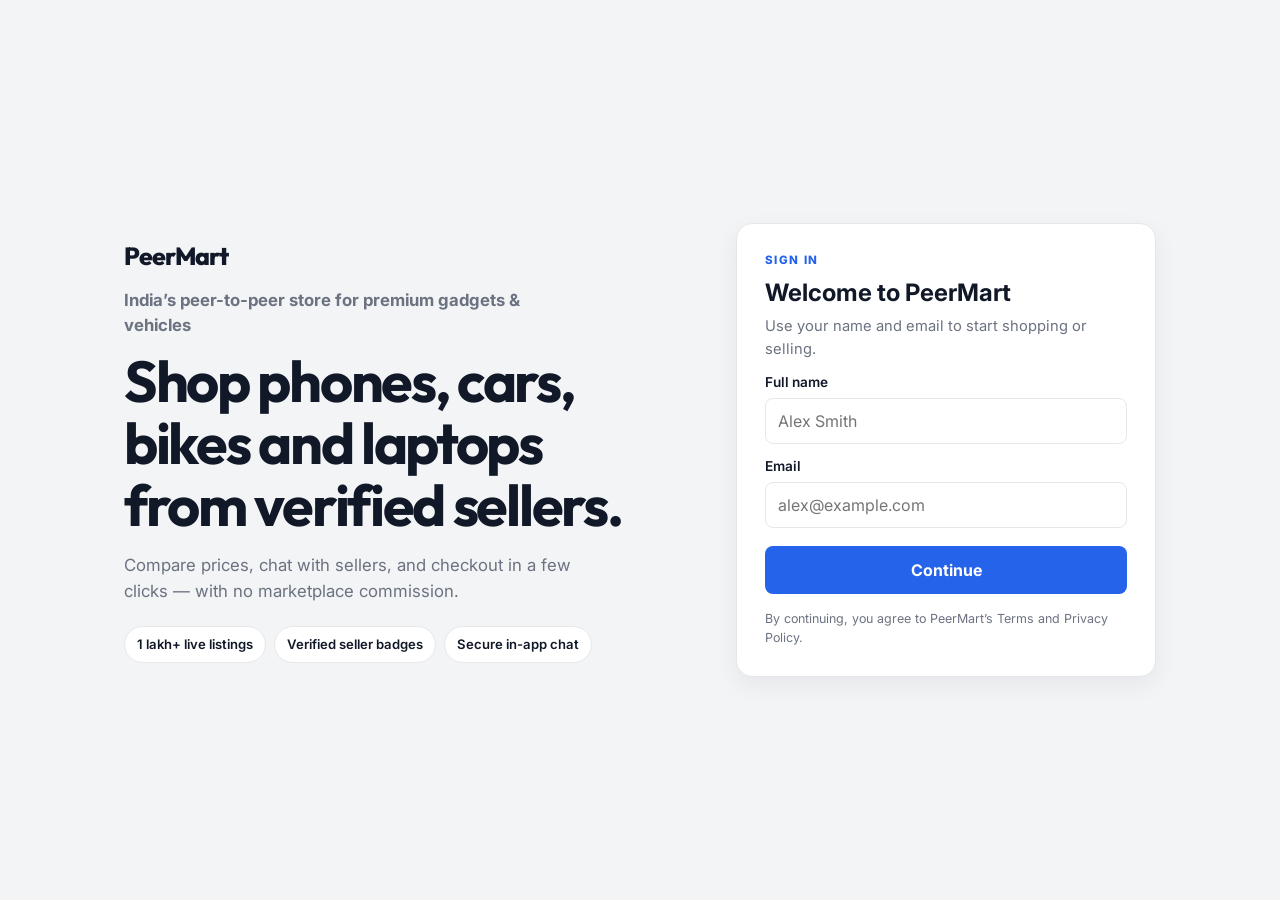
==== index.html @ 800d2dce "Initial commit with project setup and basic structure established." ====
<!DOCTYPE html>
<html lang="en">
<head>
  <meta charset="UTF-8">
  <meta name="viewport" content="width=device-width, initial-scale=1.0">
  <title>PeerMart — Buy & Sell Online</title>
  <link rel="preconnect" href="https://fonts.googleapis.com">
  <link rel="preconnect" href="https://fonts.gstatic.com" crossorigin>
  <link href="https://fonts.googleapis.com/css2?family=Inter:wght@400;500;600;700;800&family=Outfit:wght@600;700;800&display=swap" rel="stylesheet">
  <link rel="stylesheet" href="base.css">
  <link rel="stylesheet" href="auth.css">
  <link rel="stylesheet" href="marketplace.css">
  <link rel="stylesheet" href="chat.css">
</head>
<body>

  <section id="login" class="login-screen">
    <div class="login-copy">
      <div class="logo">PeerMart</div>
      <p class="brand-kicker">India’s peer-to-peer store for premium gadgets & vehicles</p>
      <h1>Shop phones, cars, bikes and laptops from verified sellers.</h1>
      <p>Compare prices, chat with sellers, and checkout in a few clicks — with no marketplace commission.</p>
      <ul class="login-highlights">
        <li>1 lakh+ live listings</li>
        <li>Verified seller badges</li>
        <li>Secure in-app chat</li>
      </ul>
    </div>

    <div class="login-card">
      <p class="eyebrow">Sign in</p>
      <h2>Welcome to PeerMart</h2>
      <p class="login-sub">Use your name and email to start shopping or selling.</p>
      <form id="loginForm">
        <label for="userName">Full name</label>
        <input type="text" id="userName" required placeholder="Alex Smith" autocomplete="name">

        <label for="userEmail">Email</label>
        <input type="email" id="userEmail" required placeholder="alex@example.com" autocomplete="email">

        <button type="submit" class="btn">Continue</button>
      </form>
      <p class="login-note">By continuing, you agree to PeerMart’s Terms and Privacy Policy.</p>
    </div>
  </section>

  <section id="roleChoice" class="role-screen hide">
    <div class="role-card">
      <p class="eyebrow">How do you want to use PeerMart?</p>
      <h2>Choose your shopping mode</h2>
      <p class="role-label">You can log out anytime and switch later.</p>
      <div class="role-options">
        <button class="role-option" data-role="buyer">
          <span class="role-icon">🛍️</span>
          <strong>I’m shopping</strong>
          <small>Browse deals, message sellers, and place orders.</small>
        </button>
        <button class="role-option" data-role="seller">
          <span class="role-icon">📦</span>
          <strong>I’m selling</strong>
          <small>List products, manage inventory, and talk to buyers.</small>
        </button>
      </div>
    </div>
  </section>

  <div id="app" class="store hide">
    <div class="promo-bar">Free shipping over ₹499 &nbsp;·&nbsp; 7-day easy returns &nbsp;·&nbsp; Pay on delivery available</div>

    <header class="site-header">
      <div class="header-inner">
        <div class="brand-lockup">
          <div class="logo">PeerMart</div>
        </div>

        <div class="header-search">
          <select id="categoryFilter" aria-label="Category">
            <option value="">All</option>
            <option value="Mobile Phones">Mobiles</option>
            <option value="Cars">Cars</option>
            <option value="Bikes">Bikes</option>
            <option value="Laptops">Laptops</option>
          </select>
          <input type="search" id="searchInput" placeholder="Search for mobiles, cars, bikes, laptops and more" aria-label="Search products">
        </div>

        <div class="account">
          <div class="account-meta">
            <span class="account-hello">Hello</span>
            <span id="welcome">User · Role</span>
          </div>
          <button id="theme" class="btn alt header-icon-btn" type="button">Light mode</button>
          <button id="logout" class="btn alt" type="button">Sign out</button>
        </div>
      </div>
    </header>

    <nav class="store-nav">
      <div class="store-nav-inner">
        <div class="cat-links" id="categoryChips">
          <button type="button" class="chip active" data-cat="">All</button>
          <button type="button" class="chip" data-cat="Mobile Phones">Mobiles</button>
          <button type="button" class="chip" data-cat="Cars">Cars</button>
          <button type="button" class="chip" data-cat="Bikes">Bikes</button>
          <button type="button" class="chip" data-cat="Laptops">Laptops</button>
        </div>
        <div class="app-nav">
          <button class="tab active" data-view="marketplace">Store</button>
          <button class="tab" data-view="sell">Sell</button>
          <button class="tab" data-view="messages">Inbox <span class="badge" id="messageCount">0</span></button>
        </div>
      </div>
    </nav>

    <main>
      <p class="role-hint" id="roleHint"></p>

      <section id="marketplaceView" class="app-view">
        <div class="hero">
          <div class="hero-copy">
            <p class="eyebrow">Deals of the day</p>
            <h2>Upgrade your setup without the showroom markup.</h2>
            <p>Verified used and nearly-new phones, cars, bikes and laptops from people near you.</p>
          </div>
          <div class="hero-stats">
            <div><b>100+</b><span>brands</span></div>
            <div><b>₹0</b><span>listing fee</span></div>
            <div><b>24×7</b><span>seller chat</span></div>
          </div>
        </div>

        <div class="benefits">
          <div class="benefit"><strong>PeerMart Assured</strong><span>Checked listings from trusted sellers</span></div>
          <div class="benefit"><strong>Best price</strong><span>Compare similar products instantly</span></div>
          <div class="benefit"><strong>Easy returns</strong><span>7-day replacement on eligible items</span></div>
          <div class="benefit"><strong>Secure pay</strong><span>Protected checkout in this demo</span></div>
        </div>

        <div class="catalog-head">
          <div>
            <h2>Top picks for you</h2>
            <p class="stats">Showing <b id="productCount">0</b> results</p>
          </div>
        </div>

        <div class="grid" id="productGrid"></div>
      </section>

      <section id="sellView" class="app-view hide">
        <div class="seller-layout">
          <div class="panel">
            <p class="eyebrow">Seller hub</p>
            <h2>Create a listing</h2>
            <p class="panel-lead">Add photos, a fair price, and condition details so buyers can purchase with confidence.</p>
            <form id="sellForm">
              <label for="productTitle">Product title</label>
              <input type="text" id="productTitle" required placeholder="Apple iPhone 14 Pro, 128GB, Deep Purple">

              <div class="row">
                <div>
                  <label for="productCategory">Category</label>
                  <select id="productCategory" required>
                    <option value="Mobile Phones">Mobile Phones</option>
                    <option value="Cars">Cars</option>
                    <option value="Bikes">Bikes</option>
                    <option value="Laptops">Laptops</option>
                  </select>
                </div>
                <div>
                  <label for="productPrice">Price (₹)</label>
                  <input type="number" id="productPrice" required min="1" step="1" placeholder="52000">
                </div>
              </div>

              <label for="productImage">Image URL</label>
              <input type="url" id="productImage" placeholder="https://images.unsplash.com/...">

              <label for="productDescription">Description</label>
              <textarea id="productDescription" rows="4" required placeholder="Condition, accessories, purchase year, and why you’re selling."></textarea>

              <button type="submit" class="btn">Publish listing</button>
            </form>
          </div>

          <div class="panel">
            <h2>Your inventory</h2>
            <div id="myListingsContainer"></div>
          </div>
        </div>
      </section>

      <section id="messagesView" class="app-view hide">
        <div class="inbox-head">
          <h2>Messages</h2>
          <p class="meta">Chat with buyers and sellers about a listing.</p>
        </div>
        <div class="messages-layout">
          <div class="conversation-list" id="conversationList">
            <p class="empty-state">No conversations yet.</p>
          </div>
          <div class="chat-panel" id="chatPanel">
            <div class="empty-state" style="margin: auto;">Select a conversation to start chatting.</div>
          </div>
        </div>
      </section>
    </main>

    <footer class="site-footer">
      <div class="footer-grid">
        <div>
          <div class="logo">PeerMart</div>
          <p>A peer-to-peer store for premium mobiles, vehicles and laptops.</p>
        </div>
        <div>
          <h3>Shop</h3>
          <span>Mobiles</span>
          <span>Cars</span>
          <span>Bikes</span>
          <span>Laptops</span>
        </div>
        <div>
          <h3>Help</h3>
          <span>Order tracking</span>
          <span>Returns</span>
          <span>Safety guidelines</span>
        </div>
        <div>
          <h3>Company</h3>
          <span>About</span>
          <span>Privacy Policy</span>
          <span>Terms of Service</span>
        </div>
      </div>
      <p class="footer-copy">© 2026 PeerMart. Demo storefront — listings are for demonstration only.</p>
    </footer>
  </div>

  <div id="ov" class="overlay hide">
    <div class="modal" id="modal"></div>
  </div>

  <div id="toastContainer"></div>
  <script type="module" src="app.js"></script>
</body>
</html>
---- base.css ----
:root {
  --bg: #f3f4f6;
  --card: #ffffff;
  --ink: #111827;
  --mute: #6b7280;
  --line: #e5e7eb;
  --brand: #2563eb;
  --brand-ink: #ffffff;
  --pop: #f59e0b;
  --ok: #059669;
  --header: #0f172a;
  --header-ink: #f8fafc;
  --danger: #dc2626;
  --shadow-soft: 0 8px 24px rgba(15, 23, 42, 0.06);
  --shadow-card: 0 1px 2px rgba(15, 23, 42, 0.06), 0 8px 24px rgba(15, 23, 42, 0.04);
  --radius: 12px;
  --max: 1240px;
  box-sizing: border-box;
}

:root[data-theme="dark"] {
  --bg: #0b1220;
  --card: #111827;
  --ink: #f3f4f6;
  --mute: #9ca3af;
  --line: #1f2a3d;
  --brand: #3b82f6;
  --brand-ink: #ffffff;
  --pop: #f59e0b;
  --ok: #34d399;
  --header: #020617;
  --header-ink: #f8fafc;
  --shadow-soft: 0 8px 24px rgba(0, 0, 0, 0.28);
  --shadow-card: 0 8px 24px rgba(0, 0, 0, 0.25);
}

@media (prefers-color-scheme: dark) {
  :root:not([data-theme="light"]) {
    --bg: #0b1220;
    --card: #111827;
    --ink: #f3f4f6;
    --mute: #9ca3af;
    --line: #1f2a3d;
    --brand: #3b82f6;
    --brand-ink: #ffffff;
    --header: #020617;
    --header-ink: #f8fafc;
  }
}

* {
  box-sizing: border-box;
}

html {
  scroll-padding-top: 120px;
}

body {
  margin: 0;
  background: var(--bg);
  color: var(--ink);
  font-family: Inter, system-ui, -apple-system, "Segoe UI", sans-serif;
  line-height: 1.5;
}

button,
select,
input,
textarea {
  font: inherit;
  color: inherit;
}

.logo {
  font-family: Outfit, Inter, sans-serif;
  font-weight: 800;
  font-size: 1.55rem;
  letter-spacing: -0.04em;
  color: inherit;
}

.promo-bar {
  background: #1d4ed8;
  color: #fff;
  text-align: center;
  font-size: 0.8rem;
  font-weight: 600;
  letter-spacing: 0.02em;
  padding: 8px 16px;
}

.site-header {
  position: sticky;
  top: 0;
  z-index: 8;
  background: var(--header);
  color: var(--header-ink);
}

.header-inner {
  max-width: var(--max);
  margin: 0 auto;
  display: grid;
  grid-template-columns: auto 1fr auto;
  gap: 20px;
  align-items: center;
  padding: 14px 20px;
}

.brand-lockup {
  display: flex;
  align-items: center;
}

.header-search {
  display: flex;
  min-width: 0;
  background: #fff;
  border-radius: 10px;
  overflow: hidden;
  box-shadow: 0 0 0 3px rgba(37, 99, 235, 0.18);
}

.header-search select {
  width: 118px;
  flex: 0 0 118px;
  border: 0;
  border-right: 1px solid #e5e7eb;
  border-radius: 0;
  background: #f8fafc;
  color: #111827;
  font-weight: 600;
  font-size: 0.85rem;
}

.header-search input {
  border: 0;
  border-radius: 0;
  background: #fff;
  color: #111827;
  min-width: 0;
}

.header-search input:focus,
.header-search select:focus {
  outline: 0;
  box-shadow: none;
}

.account {
  display: flex;
  align-items: center;
  gap: 10px;
}

.account-meta {
  display: flex;
  flex-direction: column;
  line-height: 1.2;
  min-width: 0;
}

.account-hello {
  font-size: 0.72rem;
  opacity: 0.7;
}

#welcome {
  font-size: 0.85rem;
  font-weight: 700;
  white-space: nowrap;
}

.account .btn.alt {
  color: var(--header-ink);
  border-color: rgba(255, 255, 255, 0.18);
  background: transparent;
}

.account .btn.alt:hover {
  background: rgba(255, 255, 255, 0.08);
  transform: none;
  box-shadow: none;
}

.store-nav {
  background: var(--card);
  border-bottom: 1px solid var(--line);
}

.store-nav-inner {
  max-width: var(--max);
  margin: 0 auto;
  padding: 0 20px;
  display: flex;
  align-items: center;
  justify-content: space-between;
  gap: 16px;
}

.cat-links {
  display: flex;
  gap: 6px;
  overflow: auto;
  padding: 10px 0;
}

.chip {
  border: 0;
  background: transparent;
  color: var(--ink);
  padding: 8px 12px;
  border-radius: 999px;
  font-weight: 600;
  font-size: 0.88rem;
  white-space: nowrap;
  cursor: pointer;
}

.chip.active,
.chip:hover {
  background: #eff6ff;
  color: var(--brand);
}

:root[data-theme="dark"] .chip.active,
:root[data-theme="dark"] .chip:hover {
  background: #1e293b;
}

.app-nav {
  display: flex;
  gap: 6px;
  flex-wrap: nowrap;
}

.tab {
  border: 0;
  background: transparent;
  padding: 10px 12px;
  border-radius: 8px;
  cursor: pointer;
  font-weight: 600;
  color: var(--mute);
}

.tab.active {
  color: var(--brand);
  background: #eff6ff;
}

:root[data-theme="dark"] .tab.active {
  background: #1e293b;
}

.tab[data-view="sell"] {
  background: var(--pop);
  color: #111827 !important;
  font-weight: 800;
}

.badge {
  display: inline-grid;
  place-items: center;
  min-width: 18px;
  height: 18px;
  padding: 0 5px;
  margin-left: 4px;
  border-radius: 99px;
  background: var(--danger);
  color: #fff;
  font-size: 0.7rem;
}

.btn {
  background: var(--brand);
  color: var(--brand-ink);
  border: 0;
  padding: 10px 16px;
  border-radius: 8px;
  cursor: pointer;
  font-weight: 700;
}

.btn:hover {
  filter: brightness(1.05);
}

.btn.alt {
  background: #fff;
  color: var(--ink);
  border: 1px solid var(--line);
}

:root[data-theme="dark"] .btn.alt {
  background: transparent;
}

:focus-visible {
  outline: 3px solid var(--pop);
  outline-offset: 2px;
}

main {
  max-width: var(--max);
  margin: 0 auto;
  padding: 20px;
}

.role-hint {
  margin: 0 0 16px;
  color: var(--mute);
  font-size: 0.9rem;
}

.stats {
  color: var(--mute);
  font-size: 0.9rem;
  margin: 4px 0 0;
}

.stats b {
  color: var(--ink);
}

input,
select,
textarea {
  background: var(--card);
  border: 1px solid var(--line);
  border-radius: 8px;
  padding: 10px 12px;
  width: 100%;
}

input:focus,
select:focus,
textarea:focus {
  border-color: var(--brand);
  box-shadow: 0 0 0 4px rgba(37, 99, 235, 0.12);
  outline: 0;
}

.grid {
  display: grid;
  grid-template-columns: repeat(auto-fill, minmax(230px, 1fr));
  gap: 16px;
}

.card {
  background: var(--card);
  border: 1px solid var(--line);
  border-radius: var(--radius);
  overflow: hidden;
  text-align: left;
  box-shadow: var(--shadow-card);
  display: flex;
  flex-direction: column;
}

.card:hover {
  transform: translateY(-2px);
  box-shadow: 0 12px 28px rgba(15, 23, 42, 0.1);
}

.pic {
  height: 210px;
  display: grid;
  place-items: center;
  font-size: 3.4rem;
  background: #f8fafc;
  overflow: hidden;
}

:root[data-theme="dark"] .pic {
  background: #0b1220;
}

.pic img {
  width: 100%;
  height: 100%;
  object-fit: cover;
}

.info {
  padding: 12px 14px 8px;
}

.info h3 {
  margin: 0 0 6px;
  font-size: 0.98rem;
  font-weight: 600;
  line-height: 1.35;
  min-height: 2.6em;
}

.price {
  font-weight: 800;
  font-size: 1.2rem;
}

.price-row {
  display: flex;
  align-items: baseline;
  gap: 8px;
  flex-wrap: wrap;
}

.mrp {
  color: var(--mute);
  text-decoration: line-through;
  font-size: 0.85rem;
  font-weight: 500;
}

.off {
  color: var(--ok);
  font-size: 0.8rem;
  font-weight: 700;
}

.rating {
  display: flex;
  align-items: center;
  gap: 6px;
  margin: 0 0 8px;
  font-size: 0.8rem;
}

.stars {
  background: #059669;
  color: #fff;
  border-radius: 4px;
  padding: 1px 6px;
  font-weight: 700;
}

.meta {
  color: var(--mute);
  font-size: 0.82rem;
}

.panel {
  background: var(--card);
  border: 1px solid var(--line);
  border-radius: var(--radius);
  padding: 22px;
  margin-bottom: 18px;
  box-shadow: var(--shadow-soft);
}

.panel h2 {
  margin: 0 0 8px;
  font-size: 1.3rem;
}

.panel-lead {
  margin: 0 0 14px;
  color: var(--mute);
}

label {
  display: block;
  font-size: 0.85rem;
  font-weight: 600;
  margin: 12px 0 6px;
}

.row {
  display: grid;
  grid-template-columns: 1fr 1fr;
  gap: 12px;
}

.mine {
  display: grid;
  grid-template-columns: 72px 1fr auto;
  gap: 12px;
  align-items: center;
  padding: 12px 0;
  border-top: 1px solid var(--line);
}

.mine .pic {
  height: 72px;
  border-radius: 8px;
  font-size: 1.6rem;
}

.hide {
  display: none !important;
}

.overlay {
  position: fixed;
  inset: 0;
  background: rgba(15, 23, 42, 0.62);
  display: grid;
  place-items: center;
  padding: 16px;
  z-index: 20;
}

.overlay.hide {
  display: none !important;
}

.modal {
  position: relative;
  background: var(--card);
  border-radius: 16px;
  max-width: 860px;
  width: 100%;
  max-height: 92vh;
  overflow: auto;
  padding: 0;
}

.modal-close {
  position: absolute;
  top: 10px;
  right: 12px;
  z-index: 2;
  border: 0;
  background: rgba(255, 255, 255, 0.92);
  width: 36px;
  height: 36px;
  border-radius: 99px;
  font-size: 1.4rem;
  cursor: pointer;
}

.toast {
  position: fixed;
  left: 50%;
  bottom: 24px;
  transform: translateX(-50%);
  background: var(--ink);
  color: var(--bg);
  padding: 10px 18px;
  border-radius: 99px;
  z-index: 30;
  box-shadow: var(--shadow-soft);
}

.site-footer {
  margin-top: 40px;
  background: var(--header);
  color: var(--header-ink);
}

.footer-grid {
  max-width: var(--max);
  margin: 0 auto;
  padding: 36px 20px 16px;
  display: grid;
  grid-template-columns: 1.4fr 1fr 1fr 1fr;
  gap: 24px;
}

.footer-grid h3 {
  margin: 0 0 10px;
  font-size: 0.85rem;
  text-transform: uppercase;
  letter-spacing: 0.06em;
}

.footer-grid p,
.footer-grid span {
  display: block;
  color: #cbd5e1;
  font-size: 0.88rem;
  margin: 0 0 6px;
}

.footer-copy {
  max-width: var(--max);
  margin: 0 auto;
  padding: 16px 20px 28px;
  border-top: 1px solid rgba(255, 255, 255, 0.08);
  color: #94a3b8;
  font-size: 0.8rem;
}

@media (max-width: 900px) {
  .header-inner,
  .store-nav-inner {
    grid-template-columns: 1fr;
    display: flex;
    flex-wrap: wrap;
  }

  .header-search {
    order: 3;
    width: 100%;
  }

  .footer-grid {
    grid-template-columns: 1fr 1fr;
  }
}

@media (max-width: 520px) {
  .row {
    grid-template-columns: 1fr;
  }

  .account-meta {
    display: none;
  }

  .footer-grid {
    grid-template-columns: 1fr;
  }

  .mine {
    grid-template-columns: 1fr;
  }
}
---- auth.css ----
.login-screen {
  min-height: 100vh;
  display: grid;
  grid-template-columns: minmax(280px, 1fr) minmax(320px, 420px);
  gap: clamp(28px, 6vw, 80px);
  align-items: center;
  max-width: 1080px;
  margin: auto;
  padding: 48px 24px;
}

.brand-kicker {
  color: var(--brand);
  font-weight: 700;
  font-size: 0.85rem;
  margin: 14px 0 0;
}

.login-copy h1 {
  font-family: Outfit, Inter, sans-serif;
  font-size: clamp(2.2rem, 5vw, 3.6rem);
  line-height: 1.08;
  max-width: 640px;
  margin: 12px 0 16px;
  letter-spacing: -0.04em;
}

.login-copy > p {
  max-width: 460px;
  color: var(--mute);
  font-size: 1.05rem;
}

.login-highlights {
  display: flex;
  flex-wrap: wrap;
  gap: 8px;
  padding: 0;
  margin: 22px 0 0;
  list-style: none;
}

.login-highlights li {
  background: var(--card);
  border: 1px solid var(--line);
  border-radius: 999px;
  padding: 8px 12px;
  font-size: 0.82rem;
  font-weight: 600;
}

.login-card {
  background: var(--card);
  border: 1px solid var(--line);
  border-radius: 16px;
  padding: 28px;
  box-shadow: var(--shadow-soft);
}

.login-card h2 {
  margin: 0 0 4px;
  font-size: 1.5rem;
}

.login-sub {
  margin: 0 0 8px;
  color: var(--mute);
  font-size: 0.92rem;
}

.login-card .btn {
  width: 100%;
  margin-top: 18px;
  padding: 12px 16px;
}

.login-note {
  color: var(--mute);
  font-size: 0.78rem;
  margin: 16px 0 0;
}

.role-screen {
  min-height: 100vh;
  display: grid;
  place-items: center;
  padding: 24px;
}

.role-card {
  width: min(100%, 680px);
  padding: 36px;
  background: var(--card);
  border: 1px solid var(--line);
  border-radius: 20px;
  box-shadow: var(--shadow-soft);
  text-align: center;
}

.role-card h2 {
  margin: 0 0 8px;
  font-size: clamp(1.6rem, 4vw, 2.2rem);
}

.role-options {
  display: grid;
  grid-template-columns: 1fr 1fr;
  gap: 14px;
  margin-top: 26px;
}

.role-option {
  display: grid;
  gap: 6px;
  padding: 22px 16px;
  border: 1px solid var(--line);
  border-radius: 14px;
  background: var(--bg);
  color: var(--ink);
  text-align: left;
  cursor: pointer;
}

.role-option:hover {
  border-color: var(--brand);
  box-shadow: var(--shadow-card);
}

.role-icon {
  font-size: 1.8rem;
}

.role-option strong {
  font-size: 1.05rem;
}

.role-option small {
  color: var(--mute);
  line-height: 1.4;
}

.role-label {
  color: var(--mute);
  font-size: 0.9rem;
}

@media (max-width: 700px) {
  .login-screen {
    grid-template-columns: 1fr;
    padding: 28px 18px;
  }

  .role-options {
    grid-template-columns: 1fr;
  }
}
---- marketplace.css ----
.eyebrow {
  text-transform: uppercase;
  letter-spacing: 0.12em;
  font-size: 0.72rem;
  font-weight: 800;
  color: var(--brand);
  margin: 0 0 6px;
}

.hero {
  display: grid;
  grid-template-columns: 1.4fr 0.8fr;
  gap: 20px;
  align-items: center;
  background: linear-gradient(135deg, #1e3a8a, #2563eb 55%, #38bdf8);
  color: #fff;
  border-radius: 18px;
  padding: 32px;
  margin-bottom: 18px;
  overflow: hidden;
}

.hero h2 {
  margin: 0 0 8px;
  font-family: Outfit, Inter, sans-serif;
  font-size: clamp(1.6rem, 3vw, 2.3rem);
  letter-spacing: -0.03em;
  line-height: 1.15;
}

.hero p {
  margin: 0;
  max-width: 520px;
  color: rgba(255, 255, 255, 0.88);
}

.hero .eyebrow {
  color: #bfdbfe;
}

.hero-stats {
  display: grid;
  gap: 10px;
}

.hero-stats div {
  background: rgba(255, 255, 255, 0.12);
  border: 1px solid rgba(255, 255, 255, 0.16);
  border-radius: 12px;
  padding: 12px 16px;
}

.hero-stats b {
  display: block;
  font-size: 1.3rem;
}

.hero-stats span {
  font-size: 0.82rem;
  opacity: 0.85;
}

.benefits {
  display: grid;
  grid-template-columns: repeat(4, 1fr);
  gap: 12px;
  margin-bottom: 22px;
}

.benefit {
  background: var(--card);
  border: 1px solid var(--line);
  border-radius: 12px;
  padding: 14px;
  display: grid;
  gap: 4px;
}

.benefit strong {
  font-size: 0.9rem;
}

.benefit span {
  color: var(--mute);
  font-size: 0.8rem;
}

.catalog-head {
  display: flex;
  align-items: end;
  justify-content: space-between;
  margin: 8px 0 14px;
}

.catalog-head h2 {
  margin: 0;
  font-size: 1.35rem;
}

.product-open {
  display: block;
  width: 100%;
  padding: 0;
  border: 0;
  background: transparent;
  color: inherit;
  text-align: left;
  cursor: pointer;
}

.card-actions {
  display: flex;
  gap: 8px;
  padding: 0 14px 14px;
  margin-top: auto;
}

.card-actions .btn {
  flex: 1;
  padding: 9px 8px;
  font-size: 0.8rem;
}

.card-actions .btn:not(.alt) {
  background: #ea580c;
}

.assured {
  display: inline-block;
  margin-top: 6px;
  background: #eff6ff;
  color: #1d4ed8;
  font-size: 0.7rem;
  font-weight: 800;
  padding: 2px 6px;
  border-radius: 4px;
}

:root[data-theme="dark"] .assured {
  background: #1e3a8a;
  color: #bfdbfe;
}

.empty-catalog {
  grid-column: 1 / -1;
  background: var(--card);
  border: 1px dashed var(--line);
  border-radius: 16px;
  padding: 48px 20px;
  text-align: center;
}

.empty-catalog h3 {
  margin: 0 0 6px;
}

.seller-layout {
  display: grid;
  grid-template-columns: 1.1fr 0.9fr;
  gap: 18px;
  align-items: start;
}

.seller-layout .panel {
  margin: 0;
}

.inbox-head {
  margin-bottom: 14px;
}

.inbox-head h2 {
  margin: 0;
}

.modal-product {
  display: grid;
  grid-template-columns: 1fr 1fr;
}

.modal-gallery .pic {
  height: 360px;
  border-radius: 16px 0 0 16px;
}

.modal-copy {
  padding: 28px 24px 24px;
}

.modal-copy h2 {
  margin: 4px 0 10px;
  font-size: 1.5rem;
}

.modal-copy p {
  color: var(--mute);
}

.modal-actions {
  display: flex;
  gap: 8px;
  margin-top: 20px;
}

.modal-actions .btn {
  flex: 1;
}

.modal-actions .btn:not(.alt) {
  background: #ea580c;
}

@media (max-width: 900px) {
  .hero,
  .benefits,
  .seller-layout,
  .modal-product {
    grid-template-columns: 1fr;
  }

  .modal-gallery .pic {
    height: 240px;
    border-radius: 16px 16px 0 0;
  }
}

@media (max-width: 700px) {
  .benefits {
    grid-template-columns: 1fr 1fr;
  }
}
---- chat.css ----
.messages-layout {
  display: grid;
  grid-template-columns: minmax(220px, 300px) 1fr;
  min-height: 520px;
  border: 1px solid var(--line);
  border-radius: 16px;
  overflow: hidden;
  background: var(--card);
  box-shadow: var(--shadow-card);
}

.conversation-list {
  border-right: 1px solid var(--line);
  padding: 10px;
  background: color-mix(in srgb, var(--bg) 70%, var(--card));
  overflow: auto;
}

.conversation {
  display: flex;
  flex-direction: column;
  gap: 4px;
  width: 100%;
  padding: 12px;
  border: 0;
  border-radius: 10px;
  background: transparent;
  color: var(--ink);
  text-align: left;
  cursor: pointer;
}

.conversation:hover,
.conversation.selected {
  background: var(--card);
  box-shadow: var(--shadow-card);
}

.conversation span {
  color: var(--mute);
  font-size: 0.8rem;
}

.chat-panel {
  display: flex;
  flex-direction: column;
  min-width: 0;
}

.chat-header {
  padding: 16px 18px;
  border-bottom: 1px solid var(--line);
}

.chat-header .meta {
  display: block;
  margin-top: 3px;
}

.chat-messages {
  display: flex;
  flex: 1;
  flex-direction: column;
  gap: 8px;
  padding: 16px;
  overflow: auto;
  min-height: 280px;
  background: var(--bg);
}

.message {
  display: flex;
  flex-direction: column;
  gap: 2px;
  max-width: 75%;
  padding: 8px 11px;
  border-radius: 12px;
  font-size: 0.9rem;
}

.message small {
  font-size: 0.7rem;
  opacity: 0.7;
}

.mine-message {
  align-self: flex-end;
  background: #2563eb;
  color: #fff;
}

.their-message {
  align-self: flex-start;
  background: var(--card);
  border: 1px solid var(--line);
}

.chat-form {
  display: flex;
  gap: 8px;
  padding: 12px;
  border-top: 1px solid var(--line);
  background: var(--card);
}

.chat-form input {
  flex: 1;
}

.empty-state {
  color: var(--mute);
  font-size: 0.9rem;
  margin: auto;
  text-align: center;
  padding: 20px;
}

@media (max-width: 700px) {
  .messages-layout {
    grid-template-columns: 1fr;
  }

  .conversation-list {
    border-right: 0;
    border-bottom: 1px solid var(--line);
    max-height: 180px;
  }
}
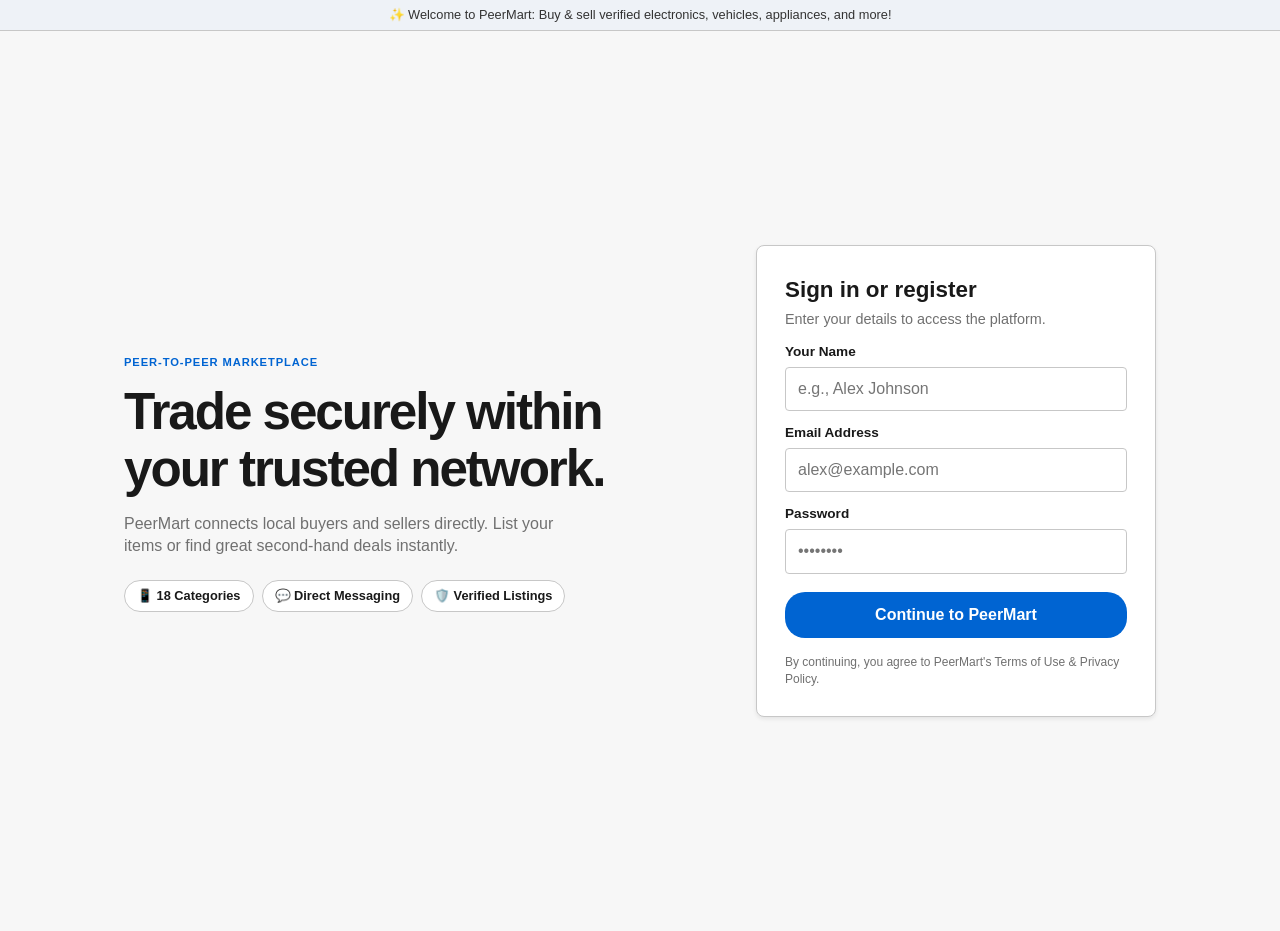
==== commit 09d1f1a8: "Rename index.html.html to index.html" ====
--- a/index.html
+++ b/index.html
@@ -1,205 +1,246 @@
 <!DOCTYPE html>
-<html lang="en">
+<html lang="en" data-theme="light">
 <head>
   <meta charset="UTF-8">
   <meta name="viewport" content="width=device-width, initial-scale=1.0">
-  <title>PeerMart — Buy & Sell Online</title>
-  <link rel="preconnect" href="https://fonts.googleapis.com">
-  <link rel="preconnect" href="https://fonts.gstatic.com" crossorigin>
-  <link href="https://fonts.googleapis.com/css2?family=Inter:wght@400;500;600;700;800&family=Outfit:wght@600;700;800&display=swap" rel="stylesheet">
-  <link rel="stylesheet" href="base.css">
-  <link rel="stylesheet" href="auth.css">
-  <link rel="stylesheet" href="marketplace.css">
-  <link rel="stylesheet" href="chat.css">
+  <title>PeerMart — Peer-to-Peer Marketplace</title>
+  <link rel="stylesheet" href="style.css">
 </head>
 <body>
-
+  <!-- Promo Bar -->
+  <div class="promo-bar">
+    ✨ Welcome to PeerMart: Buy & sell verified electronics, vehicles, appliances, and more!
+  </div>
+
+  <!-- 1. AUTH SCREEN -->
   <section id="login" class="login-screen">
     <div class="login-copy">
-      <div class="logo">PeerMart</div>
-      <p class="brand-kicker">India’s peer-to-peer store for premium gadgets & vehicles</p>
-      <h1>Shop phones, cars, bikes and laptops from verified sellers.</h1>
-      <p>Compare prices, chat with sellers, and checkout in a few clicks — with no marketplace commission.</p>
+      <span class="eyebrow">Peer-to-Peer Marketplace</span>
+      <h1>Trade securely within your trusted network.</h1>
+      <p>PeerMart connects local buyers and sellers directly. List your items or find great second-hand deals instantly.</p>
       <ul class="login-highlights">
-        <li>1 lakh+ live listings</li>
-        <li>Verified seller badges</li>
-        <li>Secure in-app chat</li>
+        <li>📱 18 Categories</li>
+        <li>💬 Direct Messaging</li>
+        <li>🛡️ Verified Listings</li>
       </ul>
     </div>
-
     <div class="login-card">
-      <p class="eyebrow">Sign in</p>
-      <h2>Welcome to PeerMart</h2>
-      <p class="login-sub">Use your name and email to start shopping or selling.</p>
+      <h2>Sign in or register</h2>
+      <p class="login-sub">Enter your details to access the platform.</p>
       <form id="loginForm">
-        <label for="userName">Full name</label>
-        <input type="text" id="userName" required placeholder="Alex Smith" autocomplete="name">
-
-        <label for="userEmail">Email</label>
-        <input type="email" id="userEmail" required placeholder="alex@example.com" autocomplete="email">
-
-        <button type="submit" class="btn">Continue</button>
+        <label for="userName">Your Name</label>
+        <input id="userName" required placeholder="e.g., Alex Johnson" autocomplete="name">
+        
+        <label for="userEmail">Email Address</label>
+        <input id="userEmail" type="email" required placeholder="alex@example.com" autocomplete="email">
+
+        <label for="userPassword">Password</label>
+        <input id="userPassword" type="password" required placeholder="••••••••" autocomplete="current-password">
+
+        <button class="btn" type="submit">Continue to PeerMart</button>
       </form>
-      <p class="login-note">By continuing, you agree to PeerMart’s Terms and Privacy Policy.</p>
+      <p class="login-note">By continuing, you agree to PeerMart's Terms of Use & Privacy Policy.</p>
     </div>
   </section>
 
+  <!-- 2. ROLE SELECTION SCREEN -->
   <section id="roleChoice" class="role-screen hide">
     <div class="role-card">
-      <p class="eyebrow">How do you want to use PeerMart?</p>
-      <h2>Choose your shopping mode</h2>
-      <p class="role-label">You can log out anytime and switch later.</p>
+      <span class="eyebrow">Account Setup</span>
+      <h2>How will you use PeerMart?</h2>
+      <p class="role-label">Choose your primary role. You can always change or explore both later.</p>
       <div class="role-options">
         <button class="role-option" data-role="buyer">
           <span class="role-icon">🛍️</span>
-          <strong>I’m shopping</strong>
-          <small>Browse deals, message sellers, and place orders.</small>
+          <div>
+            <strong>I want to Buy</strong>
+            <small>Browse items, chat with local sellers, and find great deals.</small>
+          </div>
         </button>
         <button class="role-option" data-role="seller">
           <span class="role-icon">📦</span>
-          <strong>I’m selling</strong>
-          <small>List products, manage inventory, and talk to buyers.</small>
+          <div>
+            <strong>I want to Sell</strong>
+            <small>List your products, manage inventory, and track sales revenue.</small>
+          </div>
         </button>
       </div>
     </div>
   </section>
 
-  <div id="app" class="store hide">
-    <div class="promo-bar">Free shipping over ₹499 &nbsp;·&nbsp; 7-day easy returns &nbsp;·&nbsp; Pay on delivery available</div>
-
+  <!-- 3. MAIN STOREFRONT APPLICATION -->
+  <div id="app" class="hide">
     <header class="site-header">
       <div class="header-inner">
         <div class="brand-lockup">
-          <div class="logo">PeerMart</div>
-        </div>
-
+          <span class="logo">PeerMart</span>
+        </div>
         <div class="header-search">
-          <select id="categoryFilter" aria-label="Category">
-            <option value="">All</option>
-            <option value="Mobile Phones">Mobiles</option>
+          <select id="categoryFilter" aria-label="Category filter">
+            <option value="">All Categories</option>
+            <option value="Mobile Phones">Mobile Phones</option>
+            <option value="Laptops">Laptops</option>
             <option value="Cars">Cars</option>
+            <option value="Car Parts">Car Parts</option>
             <option value="Bikes">Bikes</option>
-            <option value="Laptops">Laptops</option>
+            <option value="Calculators">Calculators</option>
+            <option value="Kitchen Appliances">Kitchen Appliances</option>
+            <option value="Large Appliances">Large Appliances</option>
+            <option value="Audio & Sound">Audio & Sound</option>
+            <option value="Smartwatches">Smartwatches</option>
+            <option value="Cameras">Cameras</option>
+            <option value="Gaming Consoles">Gaming Consoles</option>
+            <option value="Home Entertainment">Home Entertainment</option>
+            <option value="Fitness">Fitness</option>
+            <option value="Office Electronics">Office Electronics</option>
+            <option value="Smart Home">Smart Home</option>
+            <option value="Tools & Hardware">Tools & Hardware</option>
+            <option value="Furniture">Furniture</option>
           </select>
-          <input type="search" id="searchInput" placeholder="Search for mobiles, cars, bikes, laptops and more" aria-label="Search products">
-        </div>
-
+          <input id="searchInput" placeholder="Search for anything (e.g., iPhone, Toyota, Laptop)...">
+        </div>
         <div class="account">
           <div class="account-meta">
-            <span class="account-hello">Hello</span>
-            <span id="welcome">User · Role</span>
-          </div>
-          <button id="theme" class="btn alt header-icon-btn" type="button">Light mode</button>
-          <button id="logout" class="btn alt" type="button">Sign out</button>
-        </div>
-      </div>
+            <span class="account-hello">Hello,</span>
+            <span id="welcome">User</span>
+          </div>
+          <button class="btn alt" id="theme">Dark mode</button>
+          <button class="btn alt" id="logout">Sign out</button>
+        </div>
+      </div>
+      <nav class="store-nav">
+        <div class="store-nav-inner">
+          <div class="cat-links">
+            <button class="chip active" data-cat="">All</button>
+            <button class="chip" data-cat="Mobile Phones">Phones</button>
+            <button class="chip" data-cat="Laptops">Laptops</button>
+            <button class="chip" data-cat="Cars">Cars</button>
+            <button class="chip" data-cat="Bikes">Bikes</button>
+            <button class="chip" data-cat="Audio & Sound">Audio</button>
+            <button class="chip" data-cat="Gaming Consoles">Gaming</button>
+            <button class="chip" data-cat="Home Entertainment">TVs</button>
+            <button class="chip" data-cat="Furniture">Furniture</button>
+          </div>
+          <div class="app-nav">
+            <button class="tab active" data-view="marketplace">Marketplace</button>
+            <button class="tab" data-view="messages">Messages <span class="badge" id="messageCount">2</span></button>
+            <button class="tab" data-view="sell" data-role-target="seller">Sell Item</button>
+          </div>
+        </div>
+      </nav>
     </header>
 
-    <nav class="store-nav">
-      <div class="store-nav-inner">
-        <div class="cat-links" id="categoryChips">
-          <button type="button" class="chip active" data-cat="">All</button>
-          <button type="button" class="chip" data-cat="Mobile Phones">Mobiles</button>
-          <button type="button" class="chip" data-cat="Cars">Cars</button>
-          <button type="button" class="chip" data-cat="Bikes">Bikes</button>
-          <button type="button" class="chip" data-cat="Laptops">Laptops</button>
-        </div>
-        <div class="app-nav">
-          <button class="tab active" data-view="marketplace">Store</button>
-          <button class="tab" data-view="sell">Sell</button>
-          <button class="tab" data-view="messages">Inbox <span class="badge" id="messageCount">0</span></button>
-        </div>
-      </div>
-    </nav>
-
     <main>
-      <p class="role-hint" id="roleHint"></p>
-
+      <p class="role-hint" id="roleHint">Buyer account</p>
+
+      <!-- Marketplace View -->
       <section id="marketplaceView" class="app-view">
         <div class="hero">
-          <div class="hero-copy">
-            <p class="eyebrow">Deals of the day</p>
-            <h2>Upgrade your setup without the showroom markup.</h2>
-            <p>Verified used and nearly-new phones, cars, bikes and laptops from people near you.</p>
+          <div>
+            <span class="eyebrow">Featured Marketplace</span>
+            <h2>Find great local deals on verified items.</h2>
+            <p>Explore listings across 18 unique categories with direct chat access and peer-to-peer security.</p>
           </div>
           <div class="hero-stats">
-            <div><b>100+</b><span>brands</span></div>
-            <div><b>₹0</b><span>listing fee</span></div>
-            <div><b>24×7</b><span>seller chat</span></div>
+            <div><b>18</b><span>Categories Available</span></div>
+            <div><b>100%</b><span>Verified Local Peers</span></div>
           </div>
         </div>
 
         <div class="benefits">
-          <div class="benefit"><strong>PeerMart Assured</strong><span>Checked listings from trusted sellers</span></div>
-          <div class="benefit"><strong>Best price</strong><span>Compare similar products instantly</span></div>
-          <div class="benefit"><strong>Easy returns</strong><span>7-day replacement on eligible items</span></div>
-          <div class="benefit"><strong>Secure pay</strong><span>Protected checkout in this demo</span></div>
+          <div class="benefit">
+            <strong>🛡️ Secure Transactions</strong>
+            <span>Direct communication & safe meetups.</span>
+          </div>
+          <div class="benefit">
+            <strong>⚡ Instant Chat</strong>
+            <span>Negotiate pricing directly with sellers.</span>
+          </div>
+          <div class="benefit">
+            <strong>🔍 Broad Selection</strong>
+            <span>Vehicles, electronics, appliances & more.</span>
+          </div>
+          <div class="benefit">
+            <strong>💡 No Middleman</strong>
+            <span>Keep pricing transparent and fair.</span>
+          </div>
         </div>
 
         <div class="catalog-head">
-          <div>
-            <h2>Top picks for you</h2>
-            <p class="stats">Showing <b id="productCount">0</b> results</p>
-          </div>
+          <h2>Explore All Listings (<span id="productCount">18</span>)</h2>
         </div>
 
         <div class="grid" id="productGrid"></div>
       </section>
 
+      <!-- Messages / Chat View -->
+      <section id="messagesView" class="app-view hide">
+        <div class="inbox-head">
+          <h2>Your Messages</h2>
+          <p class="stats">Manage conversations with buyers and sellers.</p>
+        </div>
+        <div class="messages-layout">
+          <div class="conversation-list" id="conversationList"></div>
+          <div class="chat-panel" id="chatPanel">
+            <div class="empty-state">Select a conversation from the left to view messages.</div>
+          </div>
+        </div>
+      </section>
+
+      <!-- Sell Item View -->
       <section id="sellView" class="app-view hide">
         <div class="seller-layout">
           <div class="panel">
-            <p class="eyebrow">Seller hub</p>
-            <h2>Create a listing</h2>
-            <p class="panel-lead">Add photos, a fair price, and condition details so buyers can purchase with confidence.</p>
+            <h2>List a New Product</h2>
+            <p class="panel-lead">Fill out the specifications below to publish your item to the PeerMart catalog.</p>
             <form id="sellForm">
-              <label for="productTitle">Product title</label>
-              <input type="text" id="productTitle" required placeholder="Apple iPhone 14 Pro, 128GB, Deep Purple">
+              <label for="productTitle">Product Title</label>
+              <input id="productTitle" required placeholder="e.g., Sony WH-1000XM5 Headphones">
 
               <div class="row">
                 <div>
                   <label for="productCategory">Category</label>
                   <select id="productCategory" required>
                     <option value="Mobile Phones">Mobile Phones</option>
+                    <option value="Laptops">Laptops</option>
                     <option value="Cars">Cars</option>
+                    <option value="Car Parts">Car Parts</option>
                     <option value="Bikes">Bikes</option>
-                    <option value="Laptops">Laptops</option>
+                    <option value="Calculators">Calculators</option>
+                    <option value="Kitchen Appliances">Kitchen Appliances</option>
+                    <option value="Large Appliances">Large Appliances</option>
+                    <option value="Audio & Sound">Audio & Sound</option>
+                    <option value="Smartwatches">Smartwatches</option>
+                    <option value="Cameras">Cameras</option>
+                    <option value="Gaming Consoles">Gaming Consoles</option>
+                    <option value="Home Entertainment">Home Entertainment</option>
+                    <option value="Fitness">Fitness</option>
+                    <option value="Office Electronics">Office Electronics</option>
+                    <option value="Smart Home">Smart Home</option>
+                    <option value="Tools & Hardware">Tools & Hardware</option>
+                    <option value="Furniture">Furniture</option>
                   </select>
                 </div>
                 <div>
                   <label for="productPrice">Price (₹)</label>
-                  <input type="number" id="productPrice" required min="1" step="1" placeholder="52000">
+                  <input id="productPrice" type="number" min="1" required placeholder="15000">
                 </div>
               </div>
 
-              <label for="productImage">Image URL</label>
-              <input type="url" id="productImage" placeholder="https://images.unsplash.com/...">
-
-              <label for="productDescription">Description</label>
-              <textarea id="productDescription" rows="4" required placeholder="Condition, accessories, purchase year, and why you’re selling."></textarea>
-
-              <button type="submit" class="btn">Publish listing</button>
+              <label for="productImage">Image URL (Optional)</label>
+              <input id="productImage" placeholder="https://images.unsplash.com/...">
+
+              <label for="productDescription">Detailed Description</label>
+              <textarea id="productDescription" rows="4" required placeholder="Mention condition, age, inclusions, and reason for selling..."></textarea>
+
+              <button class="btn" type="submit" style="margin-top: 16px;">Publish Listing</button>
             </form>
           </div>
 
           <div class="panel">
-            <h2>Your inventory</h2>
+            <h2>Your Inventory & Stats</h2>
+            <p class="panel-lead">Manage your active listings and track your sales performance.</p>
             <div id="myListingsContainer"></div>
-          </div>
-        </div>
-      </section>
-
-      <section id="messagesView" class="app-view hide">
-        <div class="inbox-head">
-          <h2>Messages</h2>
-          <p class="meta">Chat with buyers and sellers about a listing.</p>
-        </div>
-        <div class="messages-layout">
-          <div class="conversation-list" id="conversationList">
-            <p class="empty-state">No conversations yet.</p>
-          </div>
-          <div class="chat-panel" id="chatPanel">
-            <div class="empty-state" style="margin: auto;">Select a conversation to start chatting.</div>
           </div>
         </div>
       </section>
@@ -208,38 +249,42 @@
     <footer class="site-footer">
       <div class="footer-grid">
         <div>
-          <div class="logo">PeerMart</div>
-          <p>A peer-to-peer store for premium mobiles, vehicles and laptops.</p>
-        </div>
-        <div>
-          <h3>Shop</h3>
-          <span>Mobiles</span>
-          <span>Cars</span>
-          <span>Bikes</span>
-          <span>Laptops</span>
-        </div>
-        <div>
-          <h3>Help</h3>
-          <span>Order tracking</span>
-          <span>Returns</span>
-          <span>Safety guidelines</span>
-        </div>
-        <div>
-          <h3>Company</h3>
-          <span>About</span>
-          <span>Privacy Policy</span>
-          <span>Terms of Service</span>
-        </div>
-      </div>
-      <p class="footer-copy">© 2026 PeerMart. Demo storefront — listings are for demonstration only.</p>
+          <span class="logo" style="font-size: 1.4rem;">PeerMart</span>
+          <p>Connecting trusted local peers for safe, reliable marketplace exchanges.</p>
+        </div>
+        <div>
+          <h3>Buy</h3>
+          <span>Shop Electronics</span>
+          <span>Vehicles & Parts</span>
+          <span>Home & Appliances</span>
+        </div>
+        <div>
+          <h3>Sell</h3>
+          <span>List an Item</span>
+          <span>Seller Dashboard</span>
+          <span>Pricing Tips</span>
+        </div>
+        <div>
+          <h3>Support</h3>
+          <span>Safety Guidelines</span>
+          <span>Community Rules</span>
+          <span>Contact Us</span>
+        </div>
+      </div>
+      <div class="footer-copy">
+        © 2026 PeerMart Inc. All rights reserved. Built with clean HTML, CSS, and JavaScript.
+      </div>
     </footer>
   </div>
 
-  <div id="ov" class="overlay hide">
+  <!-- Product Modal Overlay -->
+  <div class="overlay hide" id="ov">
     <div class="modal" id="modal"></div>
   </div>
 
+  <!-- Toast Notification Container -->
   <div id="toastContainer"></div>
-  <script type="module" src="app.js"></script>
+
+  <script src="app.js"></script>
 </body>
 </html>
--- a/style.css
+++ b/style.css
@@ -0,0 +1,504 @@
+/* Base Styles — eBay Aesthetic */
+:root {
+  --bg: #f7f7f7;
+  --card: #ffffff;
+  --ink: #191919;
+  --mute: #707070;
+  --line: #c7c7c7;
+  --brand: #0064d2; /* eBay Blue */
+  --brand-ink: #ffffff;
+  --pop: #f5af02;
+  --ok: #108043;
+  --header: #ffffff;
+  --header-ink: #191919;
+  --danger: #e53238; /* eBay Red */
+  --shadow-soft: 0 2px 4px rgba(0, 0, 0, 0.08);
+  --shadow-card: 0 1px 3px rgba(0, 0, 0, 0.12);
+  --radius: 4px;
+  --max: 1280px;
+  box-sizing: border-box;
+}
+
+:root[data-theme="dark"] {
+  --bg: #121212;
+  --card: #1e1e1e;
+  --ink: #e5e5e5;
+  --mute: #a0a0a0;
+  --line: #333333;
+  --brand: #3665f3;
+  --brand-ink: #ffffff;
+  --pop: #f5af02;
+  --ok: #27ae60;
+  --header: #1e1e1e;
+  --header-ink: #e5e5e5;
+  --shadow-soft: 0 2px 8px rgba(0, 0, 0, 0.4);
+  --shadow-card: 0 1px 3px rgba(0, 0, 0, 0.3);
+}
+
+* { box-sizing: border-box; }
+html { scroll-padding-top: 120px; }
+body {
+  margin: 0;
+  background: var(--bg);
+  color: var(--ink);
+  font-family: "Market Sans", "Helvetica Neue", Helvetica, Arial, sans-serif;
+  line-height: 1.4;
+}
+
+button, select, input, textarea { font: inherit; color: inherit; }
+
+.logo {
+  font-family: "Market Sans", "Helvetica Neue", Arial, sans-serif;
+  font-weight: 800;
+  font-size: 1.8rem;
+  letter-spacing: -0.06em;
+  color: var(--brand);
+}
+
+.promo-bar {
+  background: #eef2f7;
+  color: #333;
+  text-align: center;
+  font-size: 0.8rem;
+  font-weight: 500;
+  padding: 6px 16px;
+  border-bottom: 1px solid var(--line);
+}
+
+.site-header {
+  position: sticky;
+  top: 0;
+  z-index: 8;
+  background: var(--header);
+  color: var(--header-ink);
+  border-bottom: 1px solid var(--line);
+  box-shadow: 0 1px 4px rgba(0, 0, 0, 0.05);
+}
+
+.header-inner {
+  max-width: var(--max);
+  margin: 0 auto;
+  display: grid;
+  grid-template-columns: auto 1fr auto;
+  gap: 16px;
+  align-items: center;
+  padding: 12px 20px;
+}
+
+.brand-lockup { display: flex; align-items: center; }
+
+.header-search {
+  display: flex;
+  min-width: 0;
+  background: #fff;
+  border: 2px solid var(--brand);
+  border-radius: 999px;
+  overflow: hidden;
+  max-width: 800px;
+  width: 100%;
+}
+
+.header-search select {
+  width: 140px;
+  flex: 0 0 140px;
+  border: 0;
+  border-right: 1px solid var(--line);
+  border-radius: 0;
+  background: #fff;
+  color: #333;
+  font-weight: 500;
+  font-size: 0.85rem;
+  padding-left: 12px;
+}
+
+.header-search input {
+  border: 0;
+  border-radius: 0;
+  background: #fff;
+  color: #191919;
+  min-width: 0;
+  padding: 10px 14px;
+}
+
+.header-search input:focus, .header-search select:focus { outline: 0; box-shadow: none; }
+
+.account { display: flex; align-items: center; gap: 10px; }
+.account-meta { display: flex; flex-direction: column; line-height: 1.2; min-width: 0; }
+.account-hello { font-size: 0.72rem; opacity: 0.7; }
+#welcome { font-size: 0.85rem; font-weight: 700; white-space: nowrap; }
+
+.account .btn.alt {
+  color: var(--header-ink);
+  border-color: var(--line);
+  background: transparent;
+  border-radius: 20px;
+}
+.account .btn.alt:hover { background: rgba(0, 0, 0, 0.05); transform: none; box-shadow: none; }
+
+.store-nav { background: var(--card); border-bottom: 1px solid var(--line); }
+.store-nav-inner {
+  max-width: var(--max);
+  margin: 0 auto;
+  padding: 0 20px;
+  display: flex;
+  align-items: center;
+  justify-content: space-between;
+  gap: 16px;
+}
+
+.cat-links { display: flex; gap: 4px; overflow: auto; padding: 8px 0; }
+
+.chip {
+  border: 0;
+  background: transparent;
+  color: var(--ink);
+  padding: 6px 14px;
+  border-radius: 20px;
+  font-weight: 500;
+  font-size: 0.85rem;
+  white-space: nowrap;
+  cursor: pointer;
+}
+
+.chip.active, .chip:hover { background: var(--brand); color: #fff; }
+
+.app-nav { display: flex; gap: 6px; flex-wrap: nowrap; }
+.tab { border: 0; background: transparent; padding: 8px 12px; border-radius: var(--radius); cursor: pointer; font-weight: 600; color: var(--mute); }
+.tab.active { color: var(--brand); border-bottom: 3px solid var(--brand); border-radius: 0; }
+.tab[data-view="sell"] { background: var(--brand); color: #fff !important; border-radius: 20px; font-weight: 700; }
+
+.badge {
+  display: inline-grid;
+  place-items: center;
+  min-width: 18px;
+  height: 18px;
+  padding: 0 5px;
+  margin-left: 4px;
+  border-radius: 99px;
+  background: var(--danger);
+  color: #fff;
+  font-size: 0.7rem;
+}
+
+.btn { background: var(--brand); color: var(--brand-ink); border: 0; padding: 10px 18px; border-radius: 20px; cursor: pointer; font-weight: 700; }
+.btn:hover { filter: brightness(0.92); }
+.btn.alt { background: #fff; color: var(--ink); border: 1px solid var(--line); border-radius: 20px; }
+:root[data-theme="dark"] .btn.alt { background: transparent; }
+
+:focus-visible { outline: 2px solid var(--brand); outline-offset: 2px; }
+
+main { max-width: var(--max); margin: 0 auto; padding: 20px; }
+.role-hint { margin: 0 0 16px; color: var(--mute); font-size: 0.9rem; }
+.stats { color: var(--mute); font-size: 0.9rem; margin: 4px 0 0; }
+.stats b { color: var(--ink); }
+
+input, select, textarea {
+  background: var(--card);
+  border: 1px solid var(--line);
+  border-radius: var(--radius);
+  padding: 10px 12px;
+  width: 100%;
+}
+input:focus, select:focus, textarea:focus {
+  border-color: var(--brand);
+  box-shadow: 0 0 0 2px rgba(0, 100, 210, 0.2);
+  outline: 0;
+}
+
+.grid { display: grid; grid-template-columns: repeat(auto-fill, minmax(220px, 1fr)); gap: 16px; }
+.card {
+  background: var(--card);
+  border: 1px solid var(--line);
+  border-radius: var(--radius);
+  overflow: hidden;
+  text-align: left;
+  box-shadow: var(--shadow-card);
+  display: flex;
+  flex-direction: column;
+}
+.card:hover { border-color: var(--brand); box-shadow: 0 4px 12px rgba(0, 0, 0, 0.15); }
+
+.pic { height: 200px; display: grid; place-items: center; font-size: 3.4rem; background: #fff; overflow: hidden; border-bottom: 1px solid var(--line); }
+:root[data-theme="dark"] .pic { background: #161616; }
+.pic img { width: 100%; height: 100%; object-fit: contain; padding: 8px; }
+
+.info { padding: 12px 14px 8px; }
+.info h3 { margin: 0 0 6px; font-size: 0.92rem; font-weight: 500; line-height: 1.35; min-height: 2.6em; color: var(--ink); }
+.price { font-weight: 800; font-size: 1.25rem; color: var(--ink); }
+.price-row { display: flex; align-items: baseline; gap: 8px; flex-wrap: wrap; }
+
+.rating { display: flex; align-items: center; gap: 6px; margin: 0 0 6px; font-size: 0.78rem; }
+.stars { background: transparent; color: #e9b10a; font-weight: 700; }
+.meta { color: var(--mute); font-size: 0.8rem; }
+
+.panel {
+  background: var(--card);
+  border: 1px solid var(--line);
+  border-radius: var(--radius);
+  padding: 22px;
+  margin-bottom: 18px;
+  box-shadow: var(--shadow-soft);
+}
+.panel h2 { margin: 0 0 8px; font-size: 1.3rem; }
+.panel-lead { margin: 0 0 14px; color: var(--mute); }
+
+label { display: block; font-size: 0.85rem; font-weight: 600; margin: 12px 0 6px; }
+.row { display: grid; grid-template-columns: 1fr 1fr; gap: 12px; }
+
+.mine { display: grid; grid-template-columns: 72px 1fr auto; gap: 12px; align-items: center; padding: 12px 0; border-top: 1px solid var(--line); }
+.mine .pic { height: 72px; border-radius: var(--radius); font-size: 1.6rem; border-bottom: 0; }
+
+.hide { display: none !important; }
+
+.overlay {
+  position: fixed;
+  inset: 0;
+  background: rgba(0, 0, 0, 0.5);
+  display: grid;
+  place-items: center;
+  padding: 16px;
+  z-index: 20;
+}
+.overlay.hide { display: none !important; }
+
+.modal {
+  position: relative;
+  background: var(--card);
+  border-radius: 8px;
+  max-width: 860px;
+  width: 100%;
+  max-height: 92vh;
+  overflow: auto;
+  padding: 0;
+  border: 1px solid var(--line);
+}
+.modal-close {
+  position: absolute;
+  top: 10px;
+  right: 12px;
+  z-index: 2;
+  border: 0;
+  background: #fff;
+  width: 32px;
+  height: 32px;
+  border-radius: 99px;
+  font-size: 1.3rem;
+  cursor: pointer;
+  box-shadow: 0 1px 3px rgba(0,0,0,0.2);
+}
+
+.toast {
+  position: fixed;
+  left: 50%;
+  bottom: 24px;
+  transform: translateX(-50%);
+  background: #191919;
+  color: #fff;
+  padding: 10px 20px;
+  border-radius: 4px;
+  z-index: 30;
+  box-shadow: var(--shadow-soft);
+  font-size: 0.9rem;
+}
+
+.site-footer { margin-top: 40px; background: var(--card); color: var(--ink); border-top: 1px solid var(--line); }
+.footer-grid {
+  max-width: var(--max);
+  margin: 0 auto;
+  padding: 36px 20px 16px;
+  display: grid;
+  grid-template-columns: 1.4fr 1fr 1fr 1fr;
+  gap: 24px;
+}
+.footer-grid h3 { margin: 0 0 10px; font-size: 0.85rem; text-transform: uppercase; letter-spacing: 0.06em; }
+.footer-grid p, .footer-grid span { display: block; color: var(--mute); font-size: 0.85rem; margin: 0 0 6px; }
+.footer-copy {
+  max-width: var(--max);
+  margin: 0 auto;
+  padding: 16px 20px 28px;
+  border-top: 1px solid var(--line);
+  color: var(--mute);
+  font-size: 0.8rem;
+}
+
+/* Auth Styles */
+.login-screen {
+  min-height: 100vh;
+  display: grid;
+  grid-template-columns: minmax(280px, 1fr) minmax(320px, 400px);
+  gap: clamp(28px, 6vw, 80px);
+  align-items: center;
+  max-width: 1080px;
+  margin: auto;
+  padding: 48px 24px;
+}
+.brand-kicker { color: var(--brand); font-weight: 700; font-size: 0.85rem; margin: 14px 0 0; }
+.login-copy h1 {
+  font-family: "Market Sans", sans-serif;
+  font-size: clamp(2rem, 4vw, 3.2rem);
+  line-height: 1.1;
+  max-width: 640px;
+  margin: 12px 0 16px;
+  letter-spacing: -0.04em;
+}
+.login-copy > p { max-width: 460px; color: var(--mute); font-size: 1rem; }
+.login-highlights { display: flex; flex-wrap: wrap; gap: 8px; padding: 0; margin: 22px 0 0; list-style: none; }
+.login-highlights li {
+  background: var(--card);
+  border: 1px solid var(--line);
+  border-radius: 20px;
+  padding: 6px 12px;
+  font-size: 0.8rem;
+  font-weight: 600;
+}
+.login-card { background: var(--card); border: 1px solid var(--line); border-radius: 8px; padding: 28px; box-shadow: var(--shadow-soft); }
+.login-card h2 { margin: 0 0 4px; font-size: 1.4rem; }
+.login-sub { margin: 0 0 8px; color: var(--mute); font-size: 0.9rem; }
+.login-card .btn { width: 100%; margin-top: 18px; padding: 12px 16px; border-radius: 20px; }
+.login-note { color: var(--mute); font-size: 0.75rem; margin: 16px 0 0; }
+
+.role-screen { min-height: 100vh; display: grid; place-items: center; padding: 24px; }
+.role-card {
+  width: min(100%, 640px);
+  padding: 36px;
+  background: var(--card);
+  border: 1px solid var(--line);
+  border-radius: 8px;
+  box-shadow: var(--shadow-soft);
+  text-align: center;
+}
+.role-card h2 { margin: 0 0 8px; font-size: clamp(1.5rem, 3vw, 2rem); }
+.role-options { display: grid; grid-template-columns: 1fr 1fr; gap: 14px; margin-top: 26px; }
+.role-option {
+  display: grid;
+  gap: 6px;
+  padding: 20px 16px;
+  border: 1px solid var(--line);
+  border-radius: 8px;
+  background: var(--card);
+  color: var(--ink);
+  text-align: left;
+  cursor: pointer;
+}
+.role-option:hover { border-color: var(--brand); box-shadow: 0 2px 8px rgba(0,100,210,0.15); }
+.role-icon { font-size: 1.8rem; }
+.role-option strong { font-size: 1rem; }
+.role-option small { color: var(--mute); line-height: 1.4; }
+.role-label { color: var(--mute); font-size: 0.9rem; }
+
+/* Marketplace & Chat Layouts */
+.eyebrow { text-transform: uppercase; letter-spacing: 0.08em; font-size: 0.7rem; font-weight: 700; color: var(--brand); margin: 0 0 6px; }
+.hero {
+  display: grid;
+  grid-template-columns: 1.4fr 0.8fr;
+  gap: 20px;
+  align-items: center;
+  background: #eef2f7;
+  color: var(--ink);
+  border: 1px solid var(--line);
+  border-radius: 8px;
+  padding: 28px;
+  margin-bottom: 18px;
+  overflow: hidden;
+}
+:root[data-theme="dark"] .hero { background: #1a2233; }
+.hero h2 { margin: 0 0 8px; font-size: clamp(1.5rem, 2.5vw, 2.1rem); letter-spacing: -0.02em; line-height: 1.15; }
+.hero p { margin: 0; max-width: 520px; color: var(--mute); }
+.hero-stats { display: grid; gap: 10px; }
+.hero-stats div { background: var(--card); border: 1px solid var(--line); border-radius: 6px; padding: 10px 14px; }
+.hero-stats b { display: block; font-size: 1.2rem; color: var(--brand); }
+.hero-stats span { font-size: 0.8rem; color: var(--mute); }
+
+.benefits { display: grid; grid-template-columns: repeat(4, 1fr); gap: 12px; margin-bottom: 22px; }
+.benefit { background: var(--card); border: 1px solid var(--line); border-radius: 6px; padding: 14px; display: grid; gap: 4px; }
+.benefit strong { font-size: 0.88rem; }
+.benefit span { color: var(--mute); font-size: 0.78rem; }
+
+.catalog-head { display: flex; align-items: end; justify-content: space-between; margin: 8px 0 14px; border-bottom: 1px solid var(--line); padding-bottom: 8px; }
+.catalog-head h2 { margin: 0; font-size: 1.25rem; }
+
+.product-open { display: block; width: 100%; padding: 0; border: 0; background: transparent; color: inherit; text-align: left; cursor: pointer; }
+.card-actions { display: flex; gap: 6px; padding: 0 12px 12px; margin-top: auto; }
+.card-actions .btn { flex: 1; padding: 8px 6px; font-size: 0.78rem; border-radius: 20px; text-align: center; }
+.card-actions .btn:not(.alt) { background: var(--brand); }
+
+.assured { display: inline-block; margin-top: 6px; background: #e6f2ff; color: #0052a3; font-size: 0.68rem; font-weight: 700; padding: 2px 6px; border-radius: 2px; }
+:root[data-theme="dark"] .assured { background: #003366; color: #cce6ff; }
+
+.empty-catalog { grid-column: 1 / -1; background: var(--card); border: 1px dashed var(--line); border-radius: 8px; padding: 48px 20px; text-align: center; }
+.empty-catalog h3 { margin: 0 0 6px; }
+
+.seller-layout { display: grid; grid-template-columns: 1.1fr 0.9fr; gap: 18px; align-items: start; }
+.seller-layout .panel { margin: 0; }
+.inbox-head { margin-bottom: 14px; }
+.inbox-head h2 { margin: 0; }
+
+.modal-product { display: grid; grid-template-columns: 1fr 1fr; }
+.modal-gallery .pic { height: 340px; border-radius: 8px 0 0 8px; border-bottom: 0; border-right: 1px solid var(--line); }
+.modal-copy { padding: 24px; }
+.modal-copy h2 { margin: 4px 0 10px; font-size: 1.4rem; }
+.modal-copy p { color: var(--mute); }
+.modal-actions { display: flex; gap: 8px; margin-top: 20px; }
+.modal-actions .btn { flex: 1; border-radius: 20px; }
+
+/* Messages layout */
+.messages-layout {
+  display: grid;
+  grid-template-columns: minmax(220px, 280px) 1fr;
+  min-height: 500px;
+  border: 1px solid var(--line);
+  border-radius: 8px;
+  overflow: hidden;
+  background: var(--card);
+  box-shadow: var(--shadow-card);
+}
+.conversation-list { border-right: 1px solid var(--line); padding: 8px; background: var(--bg); overflow: auto; }
+.conversation {
+  display: flex;
+  flex-direction: column;
+  gap: 2px;
+  width: 100%;
+  padding: 10px;
+  border: 0;
+  border-radius: 4px;
+  background: transparent;
+  color: var(--ink);
+  text-align: left;
+  cursor: pointer;
+}
+.conversation:hover, .conversation.selected { background: var(--card); border: 1px solid var(--line); }
+.conversation span { color: var(--mute); font-size: 0.78rem; }
+.chat-panel { display: flex; flex-direction: column; min-width: 0; }
+.chat-header { padding: 14px 16px; border-bottom: 1px solid var(--line); background: var(--card); }
+.chat-header .meta { display: block; margin-top: 2px; }
+.chat-messages { display: flex; flex: 1; flex-direction: column; gap: 8px; padding: 16px; overflow: auto; min-height: 280px; background: var(--bg); }
+.message { display: flex; flex-direction: column; gap: 2px; max-width: 75%; padding: 8px 12px; border-radius: 8px; font-size: 0.88rem; }
+.message small { font-size: 0.68rem; opacity: 0.7; }
+.mine-message { align-self: flex-end; background: var(--brand); color: #fff; }
+.their-message { align-self: flex-start; background: var(--card); border: 1px solid var(--line); }
+.chat-form { display: flex; gap: 8px; padding: 12px; border-top: 1px solid var(--line); background: var(--card); }
+.chat-form input { flex: 1; border-radius: 20px; padding-left: 16px; }
+.empty-state { color: var(--mute); font-size: 0.9rem; margin: auto; text-align: center; padding: 20px; }
+
+@media (max-width: 900px) {
+  .header-inner, .store-nav-inner { grid-template-columns: 1fr; display: flex; flex-wrap: wrap; }
+  .header-search { order: 3; width: 100%; }
+  .footer-grid { grid-template-columns: 1fr 1fr; }
+  .hero, .benefits, .seller-layout, .modal-product { grid-template-columns: 1fr; }
+  .modal-gallery .pic { height: 220px; border-radius: 8px 8px 0 0; border-right: 0; border-bottom: 1px solid var(--line); }
+}
+
+@media (max-width: 700px) {
+  .login-screen { grid-template-columns: 1fr; padding: 28px 18px; }
+  .role-options { grid-template-columns: 1fr; }
+  .benefits { grid-template-columns: 1fr 1fr; }
+  .messages-layout { grid-template-columns: 1fr; }
+  .conversation-list { border-right: 0; border-bottom: 1px solid var(--line); max-height: 180px; }
+}
+
+@media (max-width: 520px) {
+  .row { grid-template-columns: 1fr; }
+  .account-meta { display: none; }
+  .footer-grid { grid-template-columns: 1fr; }
+  .mine { grid-template-columns: 1fr; }
+}
